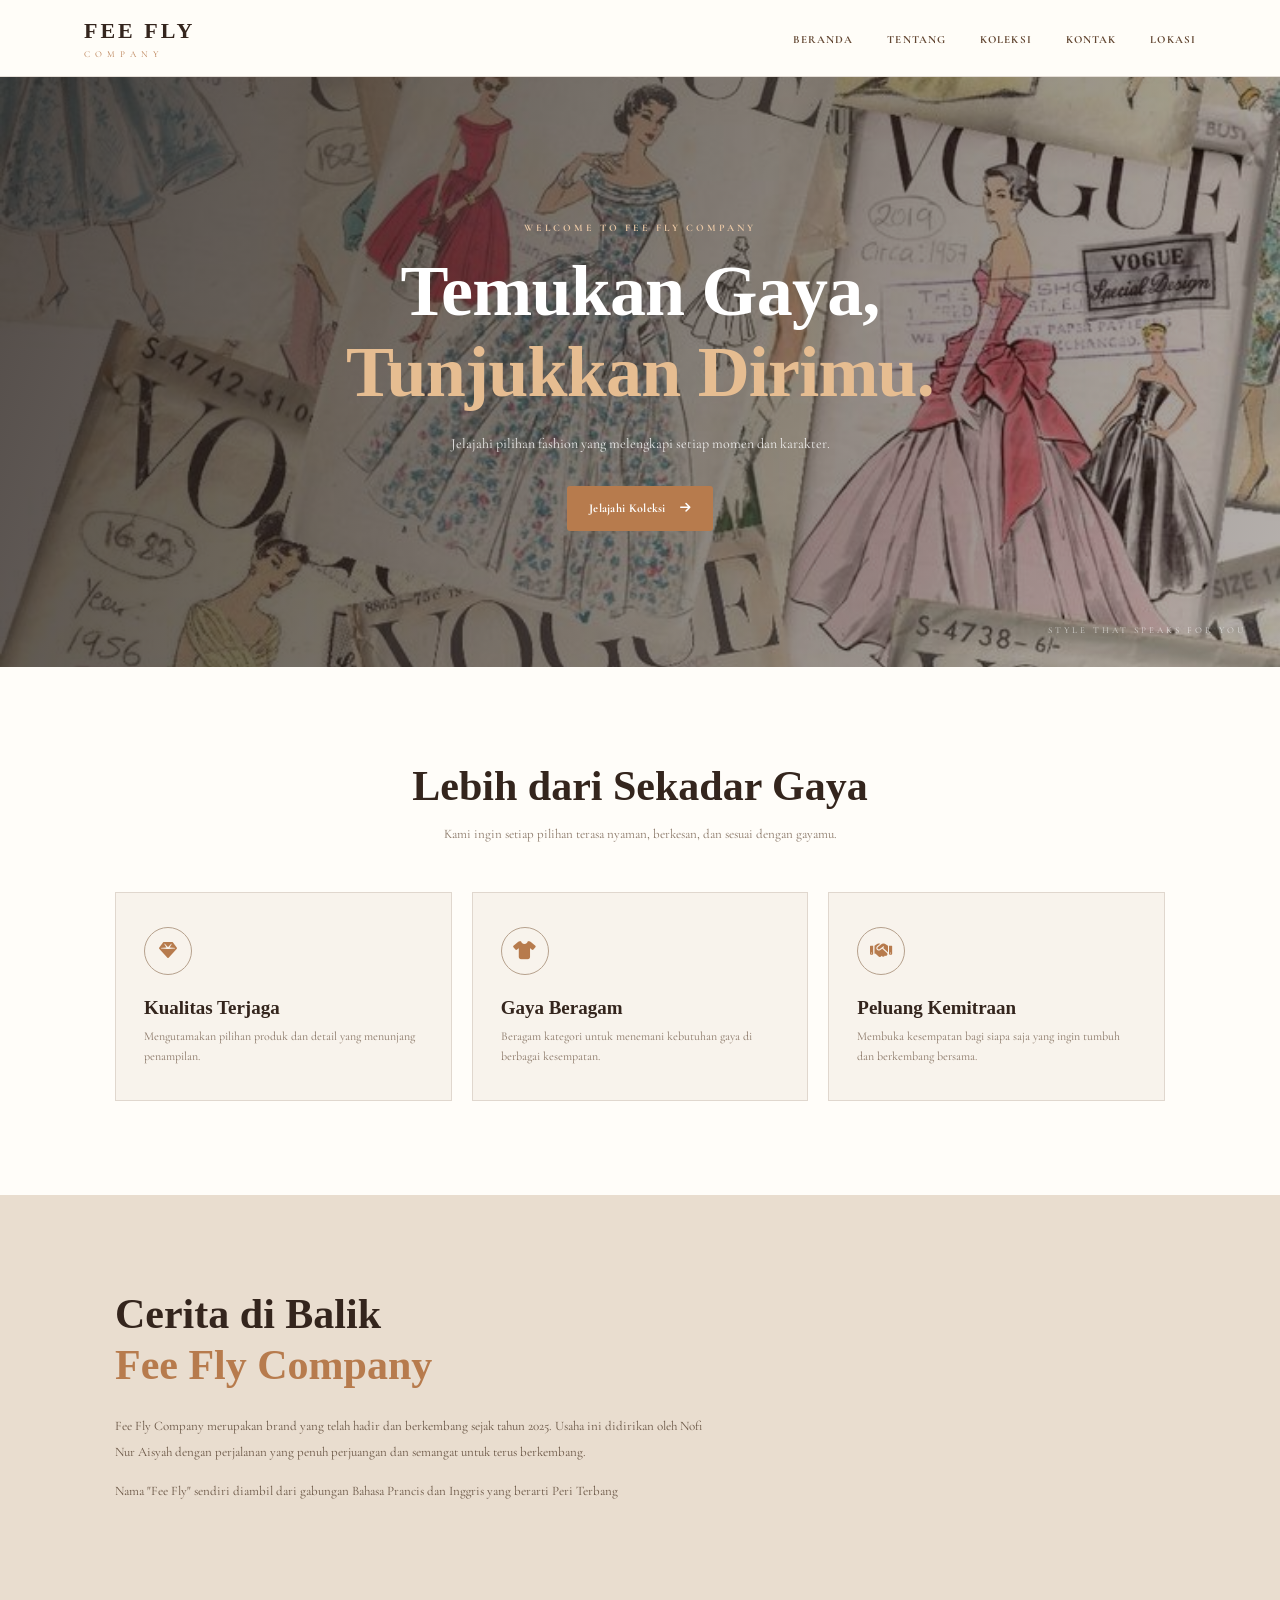
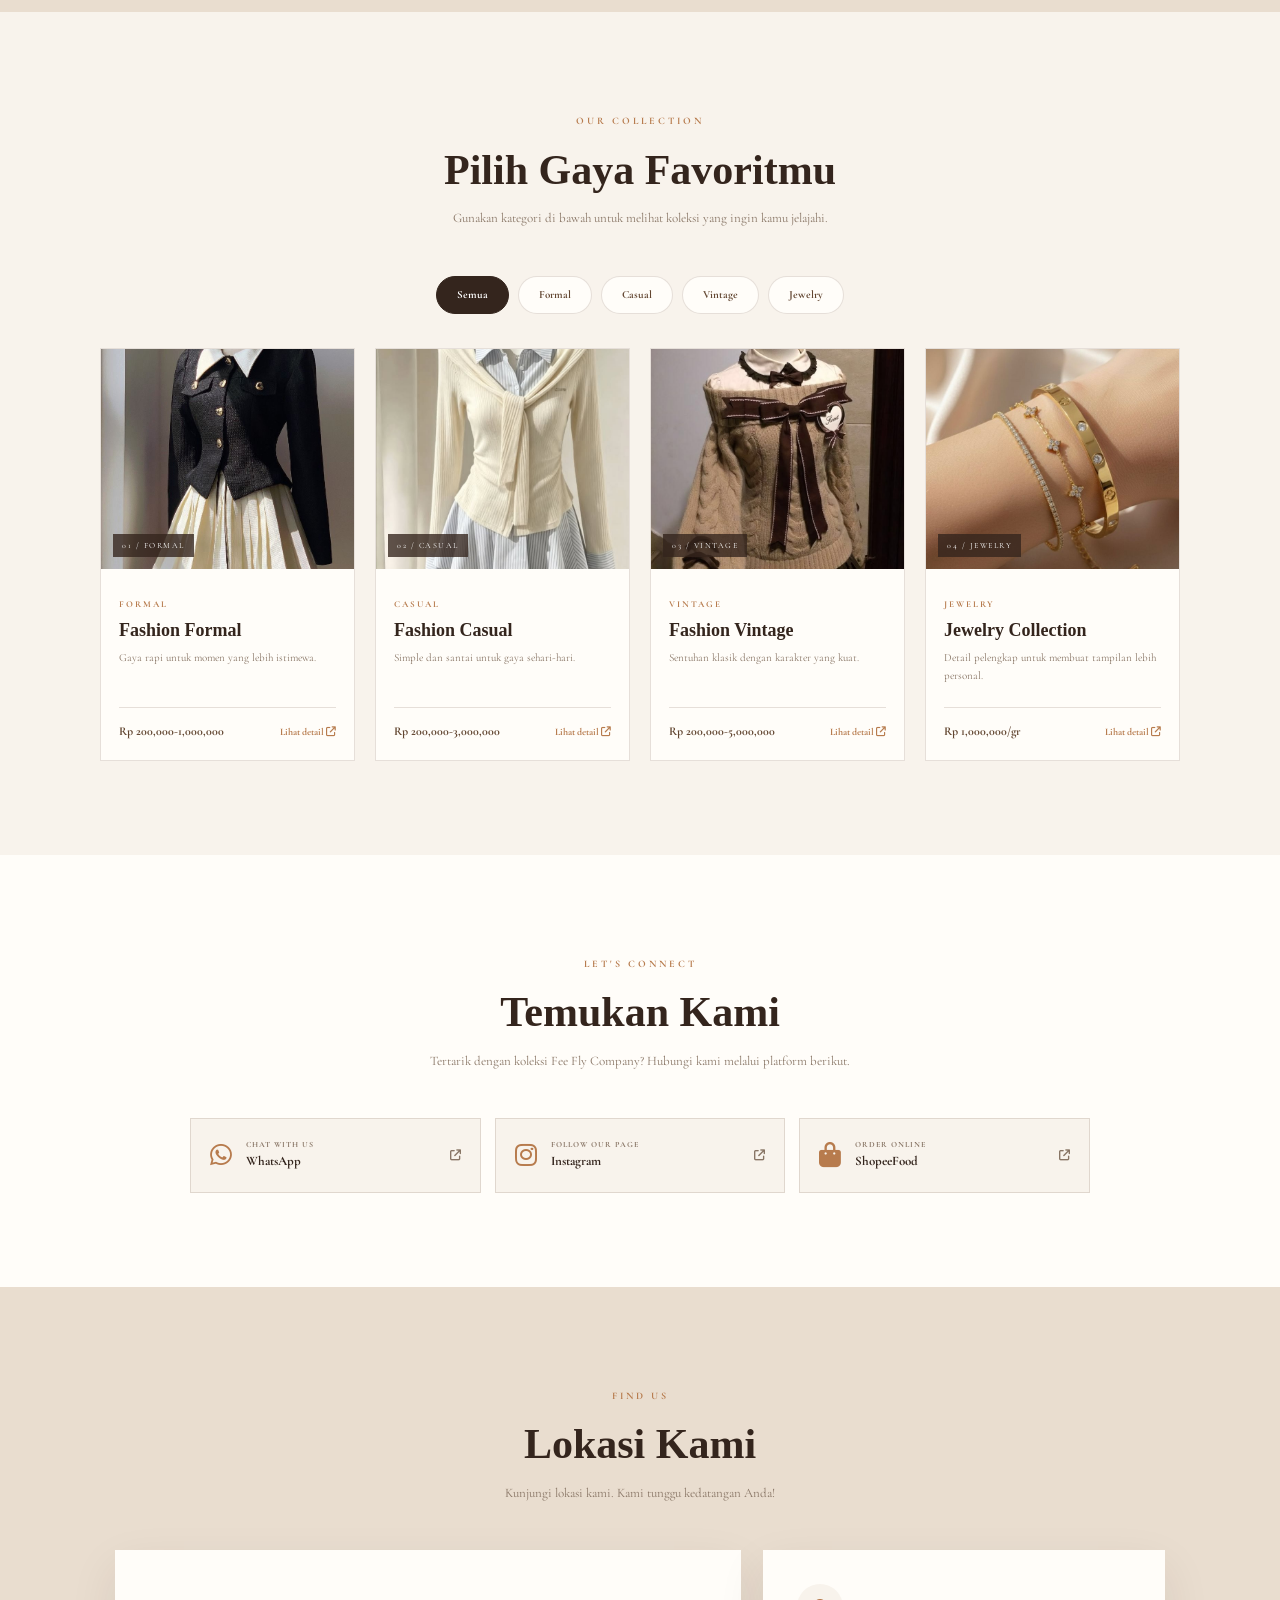
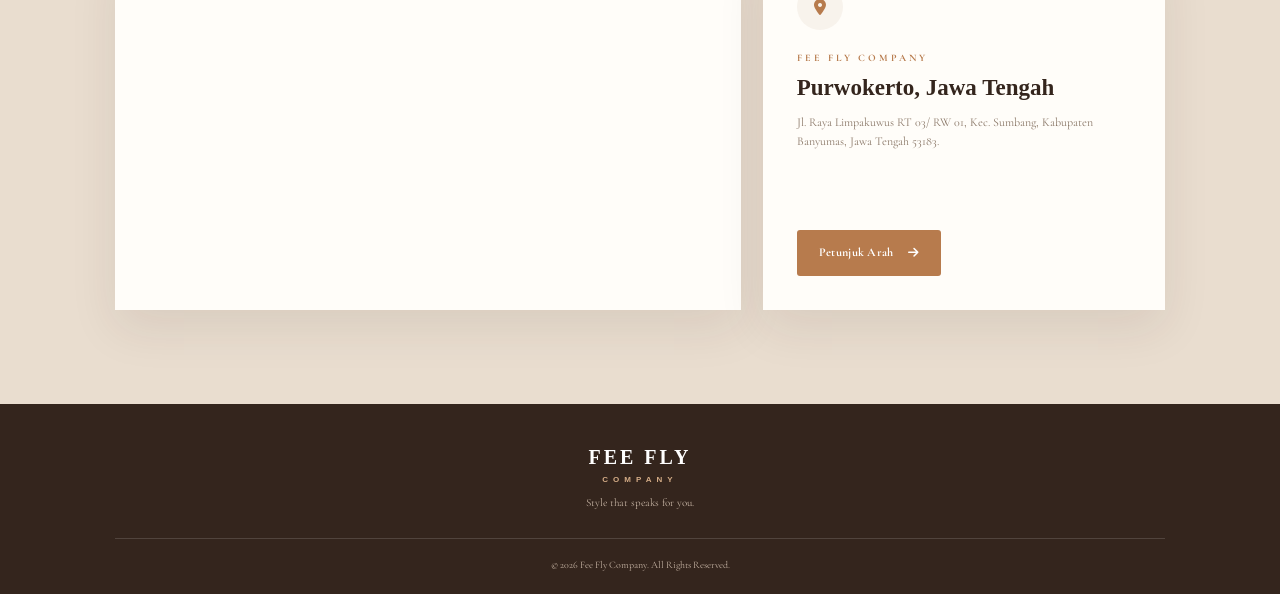
==== fee_fly_fashion/index.html @ 57aee064 "first upload" ====
<!DOCTYPE html>
<html lang="id">
<head>
  <meta charset="UTF-8">
  <meta name="viewport" content="width=device-width, initial-scale=1.0">
  <meta name="theme-color" content="#f8f3ec">
  <title>Fee Fly Company</title>
  <link rel="stylesheet" href="style.css">
  <link rel="stylesheet" href="https://cdnjs.cloudflare.com/ajax/libs/font-awesome/6.5.0/css/all.min.css">
</head>
<body>

<header class="site-header">
  <nav class="navbar" aria-label="Navigasi utama">
    <a href="#beranda" class="logo"><strong>FEE FLY</strong><span>COMPANY</span></a>

    <input type="checkbox" id="menu-toggle" class="menu-toggle">
    <label for="menu-toggle" class="menu-icon" aria-label="Buka atau tutup menu">
      <i class="fa-solid fa-bars"></i>
      <i class="fa-solid fa-xmark"></i>
    </label>

    <ul class="nav-links">
      <li><a href="#beranda">Beranda</a></li>
      <li><a href="#tentang">Tentang</a></li>
      <li><a href="#daftar">Koleksi</a></li>
      <li><a href="#kontak">Kontak</a></li>
      <li><a href="#lokasi">Lokasi</a></li>
    </ul>
  </nav>
</header>

<main>
  <section id="beranda" class="hero">
    <div class="hero-overlay"></div>
    <div class="hero-content">
      <span class="eyebrow light">WELCOME TO FEE FLY COMPANY</span>
      <h1>Temukan Gaya,<br><em>Tunjukkan Dirimu.</em></h1>
      <p>Jelajahi pilihan fashion yang melengkapi setiap momen dan karakter.</p>
      <a href="#daftar" class="primary-button">Jelajahi Koleksi <i class="fa-solid fa-arrow-right"></i></a>
    </div>
    <span class="hero-note">STYLE THAT SPEAKS FOR YOU</span>
  </section>

  <section class="benefits section-pad">
    <div class="section-heading">
      <h2>Lebih dari Sekadar Gaya</h2>
      <p>Kami ingin setiap pilihan terasa nyaman, berkesan, dan sesuai dengan gayamu.</p>
    </div>
    <div class="benefit-grid">
      <article class="benefit-card">
        <span class="benefit-icon"><i class="fa-solid fa-gem"></i></span>
        <h3>Kualitas Terjaga</h3>
        <p>Mengutamakan pilihan produk dan detail yang menunjang penampilan.</p>
      </article>
      <article class="benefit-card">
        <span class="benefit-icon"><i class="fa-solid fa-shirt"></i></span>
        <h3>Gaya Beragam</h3>
        <p>Beragam kategori untuk menemani kebutuhan gaya di berbagai kesempatan.</p>
      </article>
      <article class="benefit-card">
        <span class="benefit-icon"><i class="fa-solid fa-handshake"></i></span>
        <h3>Peluang Kemitraan</h3>
        <p>Membuka kesempatan bagi siapa saja yang ingin tumbuh dan berkembang bersama.</p>
      </article>
    </div>
  </section>

  <section id="tentang" class="about-section section-pad">
    <div class="about-wrap">
      <div class="about-copy">
        <h2>Cerita di Balik<br><em>Fee Fly Company</em></h2>
        <p>Fee Fly Company merupakan brand yang telah hadir dan berkembang sejak tahun 2025. Usaha ini didirikan oleh Nofi Nur Aisyah dengan perjalanan yang penuh perjuangan dan semangat untuk terus berkembang.</p>
        <p>Nama "Fee Fly" sendiri diambil dari gabungan Bahasa Prancis dan Inggris yang berarti Peri Terbang</p>
      </div>
      <!-- <div class="story-list">
        <article class="story-item"><span>01</span><div><h3>2014</h3><p>Awal perjalanan Fee Fly Company.</p></div></article>
        <article class="story-item"><span>02</span><div><h3>Passion & Dedication</h3><p>Dibangun dengan kerja keras dan ketekunan.</p></div></article>
        <article class="story-item"><span>03</span><div><h3>Growing Together</h3><p>Terus berkembang dan membuka peluang usaha.</p></div></article>
      </div> -->
    </div>
  </section>

  <section id="daftar" class="collection section-pad">
    <div class="section-heading">
      <span class="eyebrow">OUR COLLECTION</span>
      <h2>Pilih Gaya Favoritmu</h2>
      <p>Gunakan kategori di bawah untuk melihat koleksi yang ingin kamu jelajahi.</p>
    </div>

    <!-- Filter CSS-only: pilih satu kategori untuk menampilkan kartunya -->
    <div class="catalogue">
      <input type="radio" name="category" id="filter-all" checked>
      <input type="radio" name="category" id="filter-formal">
      <input type="radio" name="category" id="filter-casual">
      <input type="radio" name="category" id="filter-vintage">
      <input type="radio" name="category" id="filter-jewelry">

      <div class="filter-tabs" aria-label="Filter koleksi">
        <label for="filter-all">Semua</label>
        <label for="filter-formal">Formal</label>
        <label for="filter-casual">Casual</label>
        <label for="filter-vintage">Vintage</label>
        <label for="filter-jewelry">Jewelry</label>
      </div>

      <div class="product-grid">
        <article class="product-card formal">
          <a class="product-photo" href="#detail-formal"><img src="fashion formal.jpg" alt="Fashion formal"><span>01 / FORMAL</span></a>
          <div class="product-info"><span class="product-category">FORMAL</span><h3>Fashion Formal</h3><p>Gaya rapi untuk momen yang lebih istimewa.</p><div class="product-bottom"><strong>Rp 200,000-1,000,000</strong><a href="#detail-formal">Lihat detail <i class="fa-solid fa-arrow-up-right-from-square"></i></a></div></div>
        </article>

        <article class="product-card casual">
          <a class="product-photo" href="#detail-casual"><img src="fashion casual.jpg" alt="Fashion casual"><span>02 / CASUAL</span></a>
          <div class="product-info"><span class="product-category">CASUAL</span><h3>Fashion Casual</h3><p>Simple dan santai untuk gaya sehari-hari.</p><div class="product-bottom"><strong>Rp 200,000-3,000,000</strong><a href="#detail-casual">Lihat detail <i class="fa-solid fa-arrow-up-right-from-square"></i></a></div></div>
        </article>

        <article class="product-card vintage">
          <a class="product-photo" href="#detail-vintage"><img src="fashion vintage.jpg" alt="Fashion vintage"><span>03 / VINTAGE</span></a>
          <div class="product-info"><span class="product-category">VINTAGE</span><h3>Fashion Vintage</h3><p>Sentuhan klasik dengan karakter yang kuat.</p><div class="product-bottom"><strong>Rp 200,000-5,000,000</strong><a href="#detail-vintage">Lihat detail <i class="fa-solid fa-arrow-up-right-from-square"></i></a></div></div>
        </article>

        <article class="product-card jewelry">
          <a class="product-photo" href="#detail-jewelry"><img src="gelang.jpg" alt="Koleksi jewelry"><span>04 / JEWELRY</span></a>
          <div class="product-info"><span class="product-category">JEWELRY</span><h3>Jewelry Collection</h3><p>Detail pelengkap untuk membuat tampilan lebih personal.</p><div class="product-bottom"><strong>Rp 1,000,000/gr</strong><a href="#detail-jewelry">Lihat detail <i class="fa-solid fa-arrow-up-right-from-square"></i></a></div></div>
        </article>
      </div>
    </div>
  </section>

  <section class="details-area" aria-label="Detail koleksi">
    <article id="detail-formal" class="detail-panel"><a href="#daftar" class="detail-close" aria-label="Tutup detail">&times;</a><img src="fashion formal.jpg" alt="Fashion formal"><div><span class="eyebrow">DETAIL KOLEKSI</span><h2>Fashion Formal</h2><p>Temukan pilihan fashion formal untuk melengkapi penampilan di momen spesial.</p><strong>Rp 200,000-1,000,000</strong></div></article>
    <article id="detail-casual" class="detail-panel"><a href="#daftar" class="detail-close" aria-label="Tutup detail">&times;</a><img src="fashion casual.jpg" alt="Fashion casual"><div><span class="eyebrow">DETAIL KOLEKSI</span><h2>Fashion Casual</h2><p>Pilihan gaya casual yang santai dan mudah dipadukan untuk aktivitas sehari-hari.</p><strong>Rp 200,000-3,000,000</strong></div></article>
    <article id="detail-vintage" class="detail-panel"><a href="#daftar" class="detail-close" aria-label="Tutup detail">&times;</a><img src="fashion vintage.jpg" alt="Fashion vintage"><div><span class="eyebrow">DETAIL KOLEKSI</span><h2>Fashion Vintage</h2><p>Koleksi bernuansa vintage untuk kamu yang menyukai sentuhan klasik.</p><strong>Rp 200,000-5,000,000</strong></div></article>
    <article id="detail-jewelry" class="detail-panel"><a href="#daftar" class="detail-close" aria-label="Tutup detail">&times;</a><img src="gelang.jpg" alt="Jewelry"><div><span class="eyebrow">DETAIL KOLEKSI</span><h2>Jewelry Collection</h2><p>Pelengkap gaya dengan detail yang memberi sentuhan berbeda.</p><strong>Rp 1,000,000/gr</strong></div></article>
  </section>

  <section id="kontak" class="contact-section section-pad">
    <div class="section-heading">
      <span class="eyebrow">LET'S CONNECT</span>
      <h2>Temukan Kami</h2>
      <p>Tertarik dengan koleksi Fee Fly Company? Hubungi kami melalui platform berikut.</p>
    </div>
    <div class="contact-links">
      <a class="contact-link whatsapp" href="https://wa.me/6281234567890?text=Halo%20Fee%20Fly%20Company,%20saya%20ingin%20bertanya" target="_blank" rel="noopener noreferrer"><i class="fa-brands fa-whatsapp"></i><span><small>CHAT WITH US</small>WhatsApp</span><i class="fa-solid fa-arrow-up-right-from-square"></i></a>
      <a class="contact-link instagram" href="https://www.instagram.com/fee_fly_company/?psln=NmV5dGVqM3Nzb2hr" target="_blank" rel="noopener noreferrer"><i class="fa-brands fa-instagram"></i><span><small>FOLLOW OUR PAGE</small>Instagram</span><i class="fa-solid fa-arrow-up-right-from-square"></i></a>
      <a class="contact-link shopee" href="https://shopee.co.id/universal-link/now-food/shop/22589956?deep_and_deferred=1&shareChannel=whatsapp" target="_blank" rel="noopener noreferrer"><i class="fa-solid fa-bag-shopping"></i><span><small>ORDER ONLINE</small>ShopeeFood</span><i class="fa-solid fa-arrow-up-right-from-square"></i></a>
    </div>
  </section>

  <section id="lokasi" class="location-section section-pad">
    <div class="section-heading">
      <span class="eyebrow">FIND US</span><h2>Lokasi Kami</h2>
      <p>Kunjungi lokasi kami. Kami tunggu kedatangan Anda!</p>
    </div>
    <div class="location-grid">
      <div class="map-frame"><iframe src="https://maps.google.com/maps?q=-7.315831,109.248195&z=17&output=embed" title="Peta lokasi Fee Fly Company" loading="lazy" referrerpolicy="no-referrer-when-downgrade"></iframe></div>
      <div class="location-card"><span class="location-pin"><i class="fa-solid fa-location-dot"></i></span><span class="eyebrow">FEE FLY COMPANY</span><h3>Purwokerto, Jawa Tengah</h3><p>Jl. Raya Limpakuwus RT 03/ RW 01, Kec. Sumbang, Kabupaten Banyumas, Jawa Tengah 53183.</p><a class="primary-button" href="https://www.google.com/maps/dir/?api=1&destination=-7.315831%2C109.248195" target="_blank" rel="noopener noreferrer">Petunjuk Arah <i class="fa-solid fa-arrow-right"></i></a></div>
    </div>
  </section>
</main>

<footer class="footer">
  <a href="#beranda" class="footer-brand">FEE FLY <span>COMPANY</span></a>
  <p>Style that speaks for you.</p>
  <div class="footer-bottom">© 2026 Fee Fly Company. All Rights Reserved.</div>
</footer>
</body>
</html>
---- fee_fly_fashion/style.css ----
@import url('https://fonts.googleapis.com/css2?family=Cormorant+Garamond:wght@400;500;600;700&family=Plus+Jakarta+Sans:wght@400;500;600;700&display=swap');
:root {
    --cream: #f8f3ec;
    --paper: #fffdf9;
    --sand: #e9ddcf;
    --taupe: #b6a18d;
    --brown: #624631;
    --deep: #34251d;
    --muted: #887565;
    --accent: #b77b4d;
    --line: rgba(98, 70, 49, .16);
    --shadow: 0 18px 45px rgba(52, 37, 29, .09);
}

* {
    box-sizing: border-box;
    margin: 0;
    padding: 0;
}

html {
    scroll-behavior: smooth;
    scroll-padding-top: 88px;
}

body {
    background: var(--cream);
    color: var(--deep);
    font-family: 'Cormorant Garamond', serif;
    line-height: 1.65;
    overflow-x: hidden;
}

a {
    color: inherit;
}

.site-header {
    position: sticky;
    top: 0;
    z-index: 100;
    background: rgba(255, 253, 249, .94);
    backdrop-filter: blur(14px);
    border-bottom: 1px solid var(--line);
}

.navbar {
    min-height: 76px;
    max-width: 1180px;
    margin: auto;
    padding: 12px 34px;
    display: flex;
    align-items: center;
    justify-content: space-between;
}

.logo,
.footer-brand {
    display: flex;
    flex-direction: column;
    text-decoration: none;
    color: var(--deep);
    line-height: 1;
    letter-spacing: 3px;
}

.logo strong {
    font: 700 22px 'Playfair Display', Georgia, serif;
}

.logo span,
.footer-brand span {
    margin-top: 6px;
    font-size: 9px;
    letter-spacing: 5px;
    color: var(--accent);
}

.nav-links {
    display: flex;
    align-items: center;
    gap: 34px;
    list-style: none;
}

.nav-links a {
    text-decoration: none;
    text-transform: uppercase;
    font-size: 11px;
    font-weight: 700;
    letter-spacing: 1.1px;
    color: var(--brown);
    transition: color .25s;
}

.nav-links a:hover {
    color: var(--accent);
}

.menu-toggle,
.menu-icon {
    display: none;
}

.hero {
    min-height: 590px;
    position: relative;
    display: grid;
    place-items: center;
    text-align: center;
    padding: 100px 24px;
    color: white;
    background: url("bg.jpg") center/cover no-repeat;
    isolation: isolate;
}

.hero-overlay {
    position: absolute;
    inset: 0;
    z-index: -1;
    background: linear-gradient(110deg, rgba(31, 22, 17, .78), rgba(49, 34, 24, .35));
}

.hero-content {
    max-width: 760px;
    animation: rise .8s ease both;
}

.eyebrow {
    display: inline-block;
    color: var(--accent);
    font-size: 10px;
    font-weight: 700;
    letter-spacing: 3px;
    margin-bottom: 15px;
}

.eyebrow.light {
    color: #e8c7a5;
}

.hero h1 {
    font: 600 clamp(42px, 6vw, 72px)/1.12 'Playfair Display', Georgia, serif;
    letter-spacing: -.8px;
    margin-bottom: 20px;
}

.hero h1 em,
.about-copy h2 em {
    color: #e6bd91;
    font-style: normal;
}

.hero p {
    max-width: 520px;
    margin: 0 auto 30px;
    color: rgba(255, 255, 255, .86);
    font-size: 14px;
}

.primary-button {
    display: inline-flex;
    align-items: center;
    gap: 14px;
    padding: 13px 22px;
    border-radius: 3px;
    background: var(--accent);
    color: white;
    text-decoration: none;
    font-size: 12px;
    font-weight: 700;
    letter-spacing: .3px;
    transition: .25s;
}

.primary-button:hover {
    background: #98613b;
    transform: translateY(-3px);
}

.hero-note {
    position: absolute;
    right: 34px;
    bottom: 28px;
    font-size: 9px;
    letter-spacing: 3px;
    color: rgba(255, 255, 255, .65);
}

.section-pad {
    padding: 94px 28px;
}

.section-heading {
    max-width: 620px;
    text-align: center;
    margin: 0 auto 46px;
}

.section-heading h2,
.about-copy h2 {
    color: var(--deep);
    font: 600 clamp(30px, 4vw, 42px)/1.2 'Playfair Display', Georgia, serif;
    margin-bottom: 13px;
}

.section-heading p {
    color: var(--muted);
    font-size: 13px;
}

.benefits {
    background: var(--paper);
}

.benefit-grid {
    max-width: 1050px;
    margin: auto;
    display: grid;
    grid-template-columns: repeat(3, 1fr);
    gap: 20px;
}

.benefit-card {
    padding: 34px 28px;
    border: 1px solid var(--line);
    background: var(--cream);
    transition: transform .3s, box-shadow .3s;
}

.benefit-card:hover {
    transform: translateY(-7px);
    box-shadow: var(--shadow);
}

.benefit-icon {
    width: 48px;
    height: 48px;
    display: grid;
    place-items: center;
    border: 1px solid var(--taupe);
    color: var(--accent);
    border-radius: 50%;
    font-size: 18px;
    margin-bottom: 22px;
}

.benefit-card h3,
.story-item h3 {
    font: 600 19px 'Playfair Display', Georgia, serif;
    color: var(--deep);
    margin-bottom: 8px;
}

.benefit-card p,
.story-item p {
    font-size: 12px;
    color: var(--muted);
}

.about-section {
    background: var(--sand);
}

.about-wrap {
    max-width: 1050px;
    margin: auto;
    display: grid;
    grid-template-columns: 1.35fr .85fr;
    gap: 90px;
    align-items: center;
}

.about-copy h2 {
    margin-bottom: 24px;
}

.about-copy h2 em {
    color: var(--accent);
}

.about-copy p {
    color: #685443;
    font-size: 13px;
    line-height: 1.95;
    margin-bottom: 14px;
}

.story-list {
    display: grid;
    gap: 13px;
}

.story-item {
    display: flex;
    gap: 20px;
    align-items: flex-start;
    padding: 23px;
    background: rgba(255, 253, 249, .78);
    border-left: 2px solid var(--accent);
}

.story-item>span {
    color: var(--accent);
    font: 600 22px 'Playfair Display', Georgia, serif;
}

.story-item h3 {
    font-size: 17px;
}

.collection {
    background: var(--cream);
}

.catalogue {
    max-width: 1080px;
    margin: auto;
}

.catalogue>input {
    position: absolute;
    opacity: 0;
    pointer-events: none;
}

.filter-tabs {
    display: flex;
    justify-content: center;
    flex-wrap: wrap;
    gap: 9px;
    margin-bottom: 34px;
}

.filter-tabs label {
    cursor: pointer;
    border: 1px solid var(--line);
    color: var(--brown);
    background: var(--paper);
    padding: 9px 20px;
    border-radius: 30px;
    font-size: 11px;
    font-weight: 700;
    transition: .2s;
}

#filter-all:checked~.filter-tabs label[for="filter-all"],
#filter-formal:checked~.filter-tabs label[for="filter-formal"],
#filter-casual:checked~.filter-tabs label[for="filter-casual"],
#filter-vintage:checked~.filter-tabs label[for="filter-vintage"],
#filter-jewelry:checked~.filter-tabs label[for="filter-jewelry"] {
    background: var(--deep);
    color: white;
    border-color: var(--deep);
}

.product-grid {
    display: grid;
    grid-template-columns: repeat(4, minmax(0, 1fr));
    gap: 20px;
}

.product-card {
    min-width: 0;
    background: var(--paper);
    border: 1px solid var(--line);
    transition: transform .3s, box-shadow .3s;
}

.product-card:hover {
    transform: translateY(-7px);
    box-shadow: var(--shadow);
}

.product-photo {
    height: 220px;
    display: block;
    position: relative;
    overflow: hidden;
    background: var(--sand);
}

.product-photo img {
    width: 100%;
    height: 100%;
    display: block;
    object-fit: cover;
    transition: transform .5s;
}

.product-card:hover .product-photo img {
    transform: scale(1.06);
}

.product-photo span {
    position: absolute;
    left: 12px;
    bottom: 12px;
    background: rgba(52, 37, 29, .78);
    color: white;
    padding: 5px 9px;
    font-size: 8px;
    letter-spacing: 1.5px;
}

.product-info {
    padding: 20px 18px 18px;
}

.product-category {
    color: var(--accent);
    font-size: 9px;
    font-weight: 700;
    letter-spacing: 2px;
}

.product-info h3 {
    font: 600 18px 'Playfair Display', Georgia, serif;
    margin: 5px 0 8px;
}

.product-info p {
    color: var(--muted);
    font-size: 11px;
    min-height: 42px;
}

.product-bottom {
    display: flex;
    flex-wrap: wrap;
    align-items: center;
    justify-content: space-between;
    gap: 8px;
    border-top: 1px solid var(--line);
    padding-top: 14px;
    margin-top: 16px;
}

.product-bottom strong {
    font-size: 12px;
    color: var(--brown);
}

.product-bottom a {
    text-decoration: none;
    color: var(--accent);
    font-size: 10px;
    font-weight: 700;
}

#filter-formal:checked~.product-grid .product-card:not(.formal),
#filter-casual:checked~.product-grid .product-card:not(.casual),
#filter-vintage:checked~.product-grid .product-card:not(.vintage),
#filter-jewelry:checked~.product-grid .product-card:not(.jewelry) {
    display: none;
}

.details-area {
    position: relative;
}

.detail-panel {
    display: none;
    max-width: 850px;
    margin: 0 auto 35px;
    position: relative;
    grid-template-columns: .9fr 1.1fr;
    background: var(--paper);
    box-shadow: var(--shadow);
    border: 1px solid var(--line);
    scroll-margin-top: 100px;
}

.detail-panel:target {
    display: grid;
    animation: rise .35s ease both;
}

.detail-panel img {
    width: 100%;
    height: 100%;
    min-height: 280px;
    object-fit: cover;
}

.detail-panel>div {
    padding: 44px 36px;
    align-self: center;
}

.detail-panel h2 {
    font: 600 28px 'Playfair Display', Georgia, serif;
    margin-bottom: 14px;
}

.detail-panel p {
    color: var(--muted);
    font-size: 13px;
    margin-bottom: 20px;
}

.detail-panel strong {
    color: var(--accent);
}

.detail-close {
    position: absolute;
    z-index: 2;
    right: 12px;
    top: 8px;
    text-decoration: none;
    font-size: 28px;
    line-height: 1;
    color: var(--deep);
}

.contact-section {
    background: var(--paper);
}

.contact-links {
    max-width: 900px;
    margin: auto;
    display: grid;
    grid-template-columns: repeat(3, 1fr);
    gap: 14px;
}

.contact-link {
    display: flex;
    align-items: center;
    gap: 14px;
    padding: 19px;
    text-decoration: none;
    background: var(--cream);
    border: 1px solid var(--line);
    transition: .25s;
}

.contact-link:hover {
    transform: translateY(-4px);
    box-shadow: var(--shadow);
}

.contact-link>i:first-child {
    font-size: 25px;
    color: var(--accent);
}

.contact-link span {
    display: flex;
    flex: 1;
    flex-direction: column;
    font-weight: 700;
    font-size: 13px;
}

.contact-link small {
    font-size: 8px;
    letter-spacing: 1px;
    color: var(--muted);
}

.contact-link>i:last-child {
    font-size: 11px;
    color: var(--muted);
}

.location-section {
    background: var(--sand);
}

.location-grid {
    max-width: 1050px;
    margin: auto;
    display: grid;
    grid-template-columns: 1.4fr .9fr;
    gap: 22px;
    align-items: stretch;
}

.map-frame {
    min-height: 360px;
    padding: 8px;
    background: var(--paper);
    box-shadow: var(--shadow);
}

.map-frame iframe {
    display: block;
    width: 100%;
    height: 100%;
    min-height: 344px;
    border: 0;
}

.location-card {
    padding: 34px;
    background: var(--paper);
    box-shadow: var(--shadow);
    display: flex;
    flex-direction: column;
    align-items: flex-start;
}

.location-pin {
    width: 46px;
    height: 46px;
    display: grid;
    place-items: center;
    color: var(--accent);
    background: var(--cream);
    border-radius: 50%;
    margin-bottom: 20px;
}

.location-card .eyebrow {
    margin-bottom: 8px;
}

.location-card h3 {
    font: 600 23px 'Playfair Display', Georgia, serif;
    margin-bottom: 12px;
}

.location-card p {
    color: var(--muted);
    font-size: 12px;
    margin-bottom: 24px;
}

.location-card .primary-button {
    margin-top: auto;
}

.footer {
    padding: 42px 20px 20px;
    text-align: center;
    background: var(--deep);
    color: #f8f3ec;
}

.footer-brand {
    display: inline-flex;
    color: white;
    font: 600 20px 'Playfair Display', Georgia, serif;
}

.footer-brand span {
    color: #d5ad87;
    font: 700 8px 'DM Sans', sans-serif;
}

.footer>p {
    color: #c7b5a5;
    font-size: 11px;
    margin-top: 10px;
}

.footer-bottom {
    border-top: 1px solid rgba(255, 255, 255, .14);
    max-width: 1050px;
    margin: 26px auto 0;
    padding-top: 18px;
    color: #c7b5a5;
    font-size: 10px;
}

@keyframes rise {
    from {
        opacity: 0;
        transform: translateY(18px);
    }

    to {
        opacity: 1;
        transform: translateY(0);
    }
}

@media (max-width: 900px) {
    .product-grid {
        grid-template-columns: repeat(2, minmax(0, 1fr));
        max-width: 680px;
        margin: auto;
    }

    .about-wrap {
        gap: 42px;
    }

    .nav-links {
        gap: 20px;
    }
}

@media (max-width: 680px) {
    html {
        scroll-padding-top: 70px;
    }

    .navbar {
        min-height: 68px;
        padding: 10px 20px;
    }

    .logo strong {
        font-size: 20px;
    }

    .menu-toggle {
        position: absolute;
        opacity: 0;
        pointer-events: none;
    }

    .menu-icon {
        display: flex;
        width: 40px;
        height: 40px;
        align-items: center;
        justify-content: center;
        cursor: pointer;
        color: var(--deep);
        font-size: 21px;
    }

    .menu-icon .fa-xmark {
        display: none;
    }

    .menu-toggle:checked+.menu-icon .fa-bars {
        display: none;
    }

    .menu-toggle:checked+.menu-icon .fa-xmark {
        display: inline;
    }

    .nav-links {
        display: none;
        position: absolute;
        top: 100%;
        left: 0;
        right: 0;
        padding: 10px 20px 18px;
        background: var(--paper);
        border-bottom: 1px solid var(--line);
        box-shadow: 0 12px 20px rgba(52, 37, 29, .08);
        flex-direction: column;
        align-items: stretch;
        gap: 0;
    }

    .menu-toggle:checked~.nav-links {
        display: flex;
    }

    .nav-links a {
        display: block;
        padding: 13px 5px;
        border-bottom: 1px solid var(--line);
    }

    .hero {
        min-height: 510px;
        padding: 80px 22px;
    }

    .hero-note {
        right: 18px;
        bottom: 18px;
        font-size: 8px;
    }

    .section-pad {
        padding: 70px 20px;
    }

    .benefit-grid,
    .about-wrap,
    .location-grid,
    .contact-links {
        grid-template-columns: 1fr;
    }

    .benefit-grid {
        max-width: 430px;
    }

    .about-wrap {
        gap: 30px;
    }

    .product-grid {
        grid-template-columns: 1fr;
        max-width: 390px;
    }

    .product-photo {
        height: 240px;
    }

    .detail-panel:target {
        grid-template-columns: 1fr;
        max-width: 430px;
        margin: 0 18px 28px;
    }

    .detail-panel img {
        height: 220px;
        min-height: 220px;
    }

    .detail-panel>div {
        padding: 28px 24px;
    }

    .contact-links {
        max-width: 430px;
    }

    .map-frame iframe {
        min-height: 280px;
    }

    .location-card {
        padding: 28px 24px;
    }
}

@media (prefers-reduced-motion: reduce) {

    *,
    *::before,
    *::after {
        scroll-behavior: auto !important;
        animation-duration: .01ms !important;
        transition-duration: .01ms !important;
    }
}
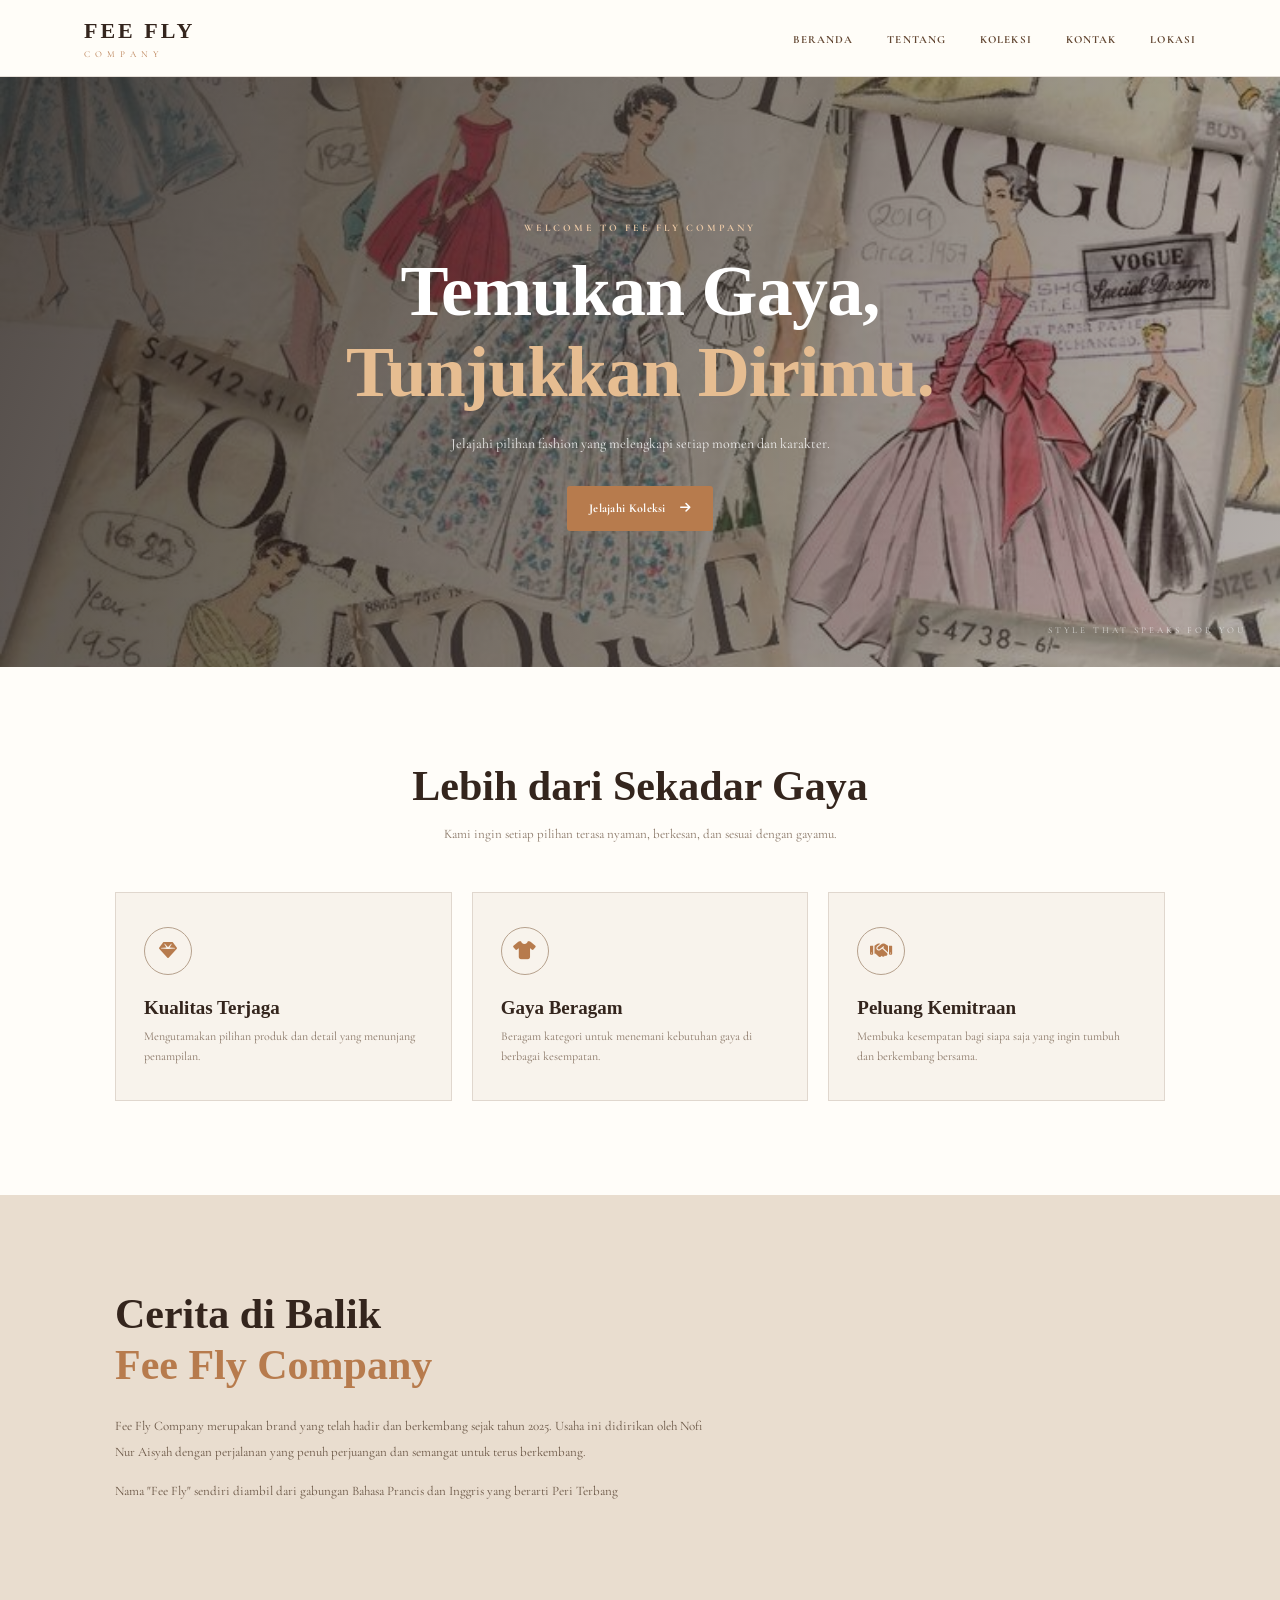
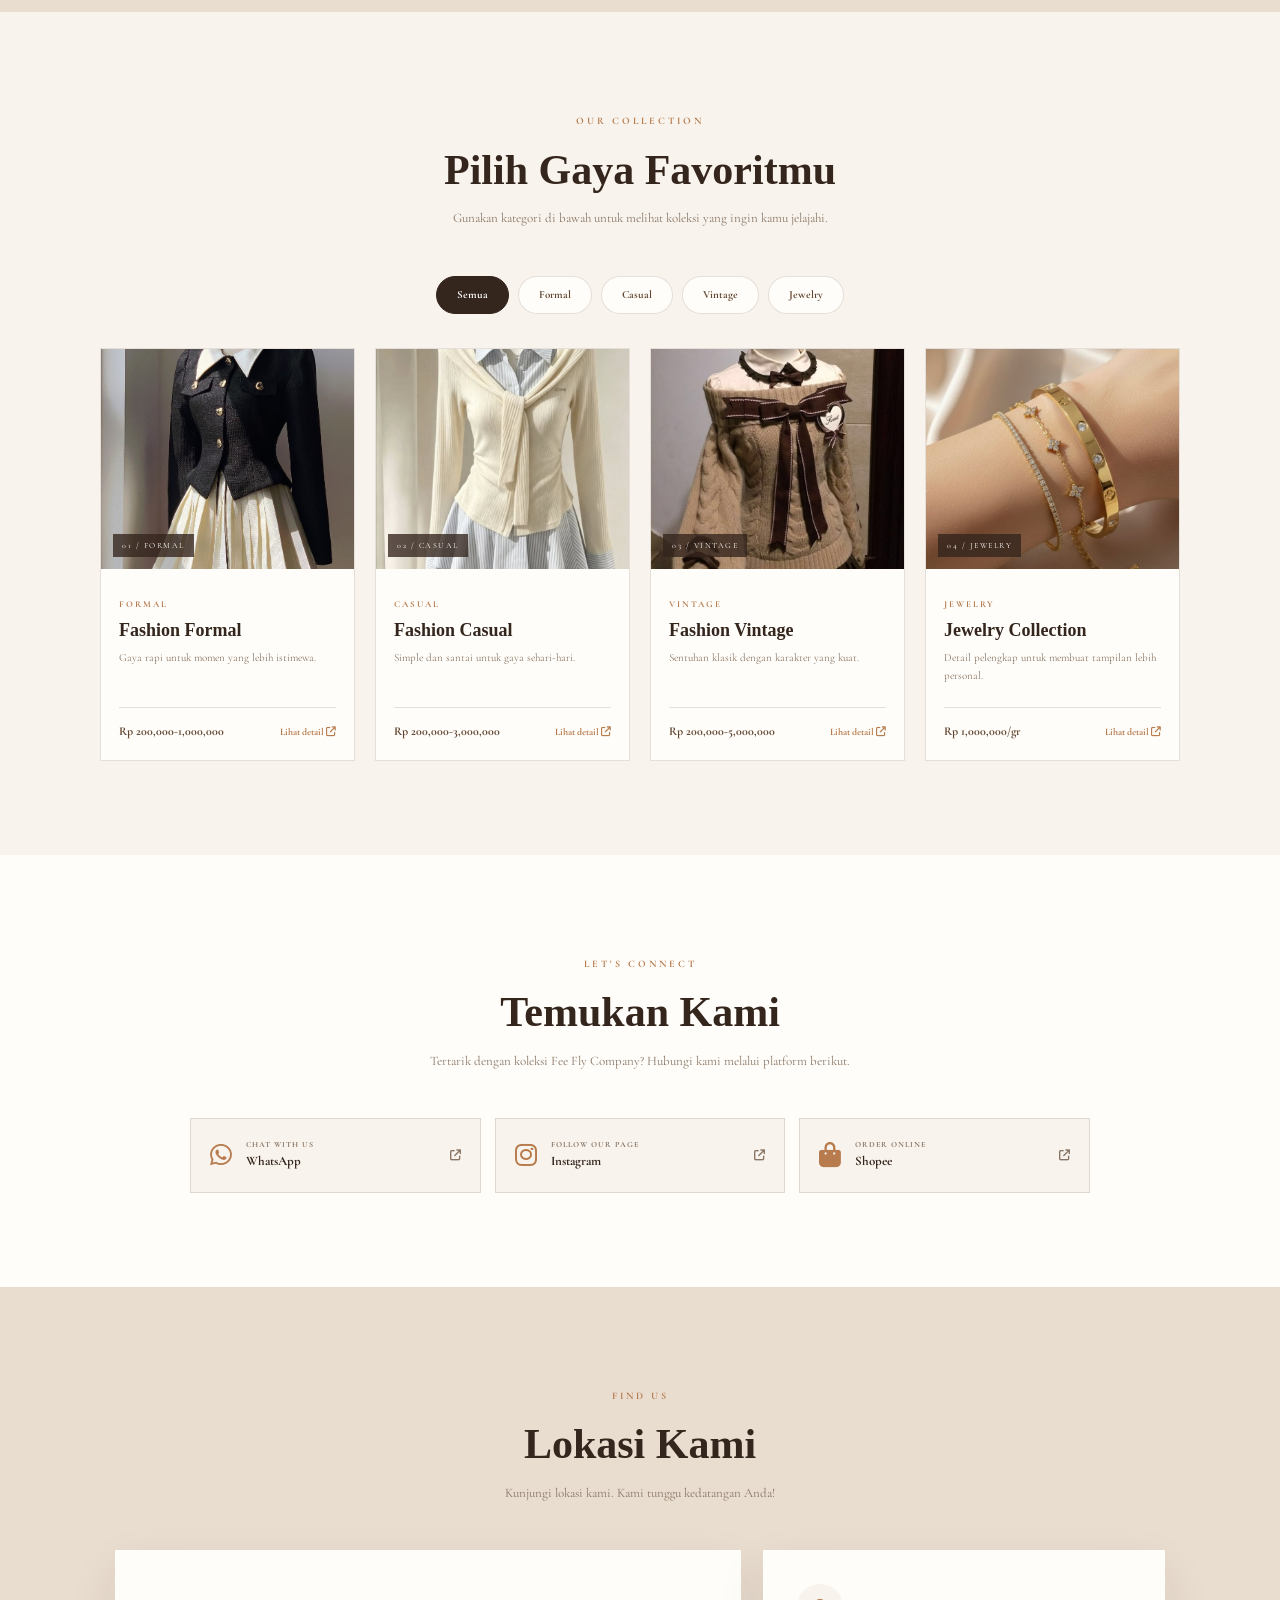
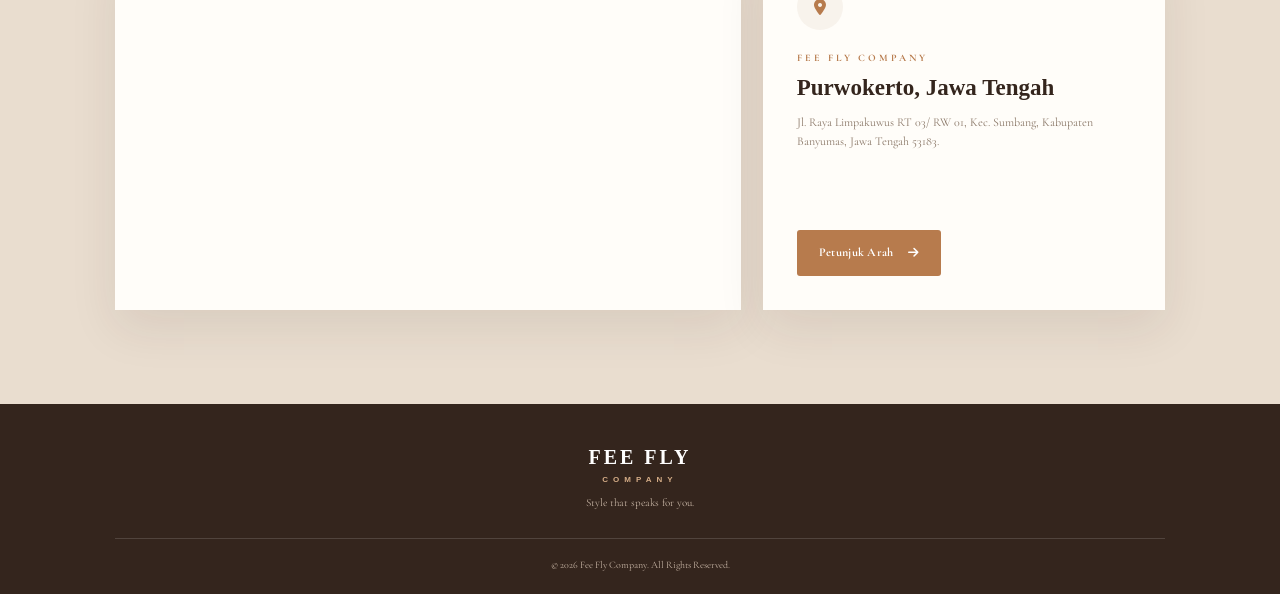
==== commit 93dece01: "Fix HTML encoding issues in index.html" ====
--- a/fee_fly_fashion/index.html
+++ b/fee_fly_fashion/index.html
@@ -144,7 +144,7 @@
     <div class="contact-links">
       <a class="contact-link whatsapp" href="https://wa.me/6281234567890?text=Halo%20Fee%20Fly%20Company,%20saya%20ingin%20bertanya" target="_blank" rel="noopener noreferrer"><i class="fa-brands fa-whatsapp"></i><span><small>CHAT WITH US</small>WhatsApp</span><i class="fa-solid fa-arrow-up-right-from-square"></i></a>
       <a class="contact-link instagram" href="https://www.instagram.com/fee_fly_company/?psln=NmV5dGVqM3Nzb2hr" target="_blank" rel="noopener noreferrer"><i class="fa-brands fa-instagram"></i><span><small>FOLLOW OUR PAGE</small>Instagram</span><i class="fa-solid fa-arrow-up-right-from-square"></i></a>
-      <a class="contact-link shopee" href="https://shopee.co.id/universal-link/now-food/shop/22589956?deep_and_deferred=1&shareChannel=whatsapp" target="_blank" rel="noopener noreferrer"><i class="fa-solid fa-bag-shopping"></i><span><small>ORDER ONLINE</small>ShopeeFood</span><i class="fa-solid fa-arrow-up-right-from-square"></i></a>
+      <a class="contact-link shopee" href="https://shopee.co.id/universal-link/now-food/shop/22589956?deep_and_deferred=1&shareChannel=whatsapp" target="_blank" rel="noopener noreferrer"><i class="fa-solid fa-bag-shopping"></i><span><small>ORDER ONLINE</small>Shopee</span><i class="fa-solid fa-arrow-up-right-from-square"></i></a>
     </div>
   </section>
 
